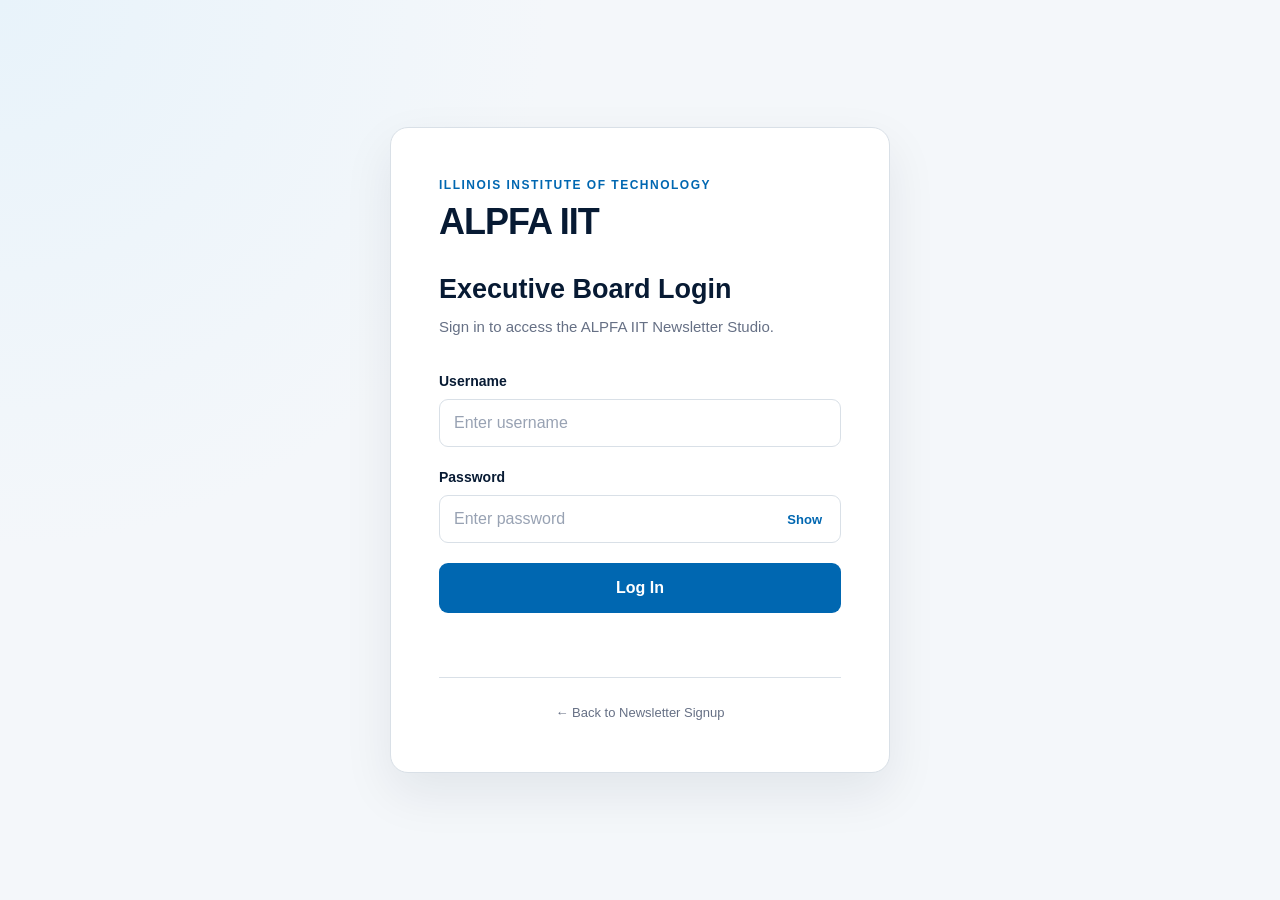
==== create-newsletter.html @ 29b38a28 "Initial commit - ALPFA IIT Newsletter Studio" ====
<!DOCTYPE html>
<html lang="en">

<head>

    <!-- =====================================================
         BASIC PAGE SETTINGS
         ===================================================== -->

    <meta charset="UTF-8">
    <meta
        name="viewport"
        content="width=device-width, initial-scale=1.0"
    >
    <title>Create Newsletter | ALPFA IIT</title>

    <!-- =====================================================
         MAIN STYLESHEET
         ===================================================== -->

    <link
        rel="stylesheet"
        href="css/style.css"
    >
</head>

<body class="dashboard-body">

    <!-- =====================================================
         AUTHENTICATION LOADING SCREEN
         =====================================================

         Just like dashboard.html, this page will not display
         the editor until Apps Script confirms that the user
         has a valid Executive Board session.
         ===================================================== -->

    <div
        id="newsletterLoading"
        class="dashboard-loading"
    >
        <div class="loading-content">
            <h1>ALPFA IIT</h1>
            <p>
                Verifying Executive Board access...
            </p>
        </div>
    </div>


    <!-- =====================================================
         NEWSLETTER APPLICATION
         ===================================================== -->

    <div
        id="newsletterApp"
        class="dashboard-app"
        hidden
    >

        <!-- =================================================
             SIDEBAR
             ================================================= -->

        <aside class="dashboard-sidebar">

            <!-- =============================================
                 BRAND
                 ============================================= -->

            <div class="sidebar-brand">
                <span class="sidebar-school">
                    ILLINOIS TECH
                </span>
                <h1>
                    ALPFA IIT
                </h1>
                <span class="sidebar-studio">
                    Newsletter Studio
                </span>
            </div>

            <!-- =============================================
                 NAVIGATION
                 ============================================= -->

            <nav class="dashboard-nav">
                <a
                    href="dashboard.html"
                    class="dashboard-nav-link"
                >
                    <span class="nav-icon">
                        ◫
                    </span>
                    Dashboard
                </a>

                <a
                    href="create-newsletter.html"
                    class="dashboard-nav-link active"
                >
                    <span class="nav-icon">
                        ✎
                    </span>
                    Create Newsletter
                </a>

                <a
                    href="#"
                    class="dashboard-nav-link"
                >
                    <span class="nav-icon">
                        ♙
                    </span>

                    Subscribers

                </a>

                <a
                    href="newsletter-history.html"
                    class="dashboard-nav-link"
                >
                    <span class="nav-icon">
                        ◷
                    </span>
                    Newsletter History
                </a>

                <a
                    href="#"
                    class="dashboard-nav-link"
                >
                    <span class="nav-icon">
                        ⚙
                    </span>
                    Settings
                </a>
            </nav>

            <!-- =============================================
                 LOG OUT
                 ============================================= -->

            <div class="sidebar-bottom">
                <button
                    type="button"
                    id="logoutButton"
                    class="logout-button"
                >
                    Log Out
                </button>
            </div>
        </aside>


        <!-- =================================================
             MAIN CONTENT
             ================================================= -->

        <main class="dashboard-main">

            <!-- =============================================
                 PAGE HEADER
                 ============================================= -->

            <header class="dashboard-header">
                <div>
                    <p class="dashboard-eyebrow">
                        NEWSLETTER STUDIO
                    </p>
                    <h2>
                        Create Newsletter
                    </h2>
                </div>

                <a
                    href="dashboard.html"
                    class="view-signup-link"
                >
                    ← Dashboard
                </a>
            </header>

            <!-- =============================================
                 NEWSLETTER EDITOR
                 ============================================= -->

            <section class="newsletter-editor-container">

                <!-- =========================================
                     EDITOR INTRODUCTION
                     ========================================= -->

                <div class="newsletter-editor-heading">
                    <div>
                        <h3>
                            New Newsletter
                        </h3>
                        <p>
                            Build an email for your ALPFA IIT
                            subscribers.
                        </p>
                    </div>

                    <!--
                        This will eventually show whether the
                        newsletter is unsaved, saved, etc.
                    -->

                    <span
                        id="draftStatus"
                        class="draft-status"
                    >
                        Unsaved
                    </span>
                </div>

                <!-- =========================================
                     NEWSLETTER FORM
                     ========================================= -->

                <form id="newsletterForm">

                    <!-- =====================================
                         EMAIL INFORMATION CARD
                         ===================================== -->

                    <section class="editor-card">
                        <div class="editor-card-heading">
                            <span class="editor-step">
                                01
                            </span>
                            <div>
                                <h4>
                                    Email Information
                                </h4>
                                <p>
                                    Information subscribers
                                    will see in their inbox.
                                </p>
                            </div>
                        </div>

                        <!-- Email Subject -->

                        <div class="form-group">
                            <label for="emailSubject">
                                Email Subject
                            </label>
                            <input
                                type="text"
                                id="emailSubject"
                                name="emailSubject"
                                placeholder="ALPFA IIT Weekly Newsletter"
                                maxlength="150"
                                required
                            >
                        </div>

                        <!-- Preview Text -->

                        <div class="form-group">
                            <label for="previewText">
                                Preview Text
                            </label>
                            <input
                                type="text"
                                id="previewText"
                                name="previewText"
                                placeholder="Events, opportunities, and updates from ALPFA IIT..."
                                maxlength="200"
                            >
                            <span class="field-help">
                                This may appear next to the
                                subject line in a subscriber's
                                inbox.
                            </span>
                        </div>
                    </section>

                    <!-- =====================================
                         NEWSLETTER INTRODUCTION CARD
                         ===================================== -->

                    <section class="editor-card">

                        <div class="editor-card-heading">

                            <span class="editor-step">
                                02
                            </span>

                            <div>

                                <h4>
                                    Newsletter Introduction
                                </h4>

                                <p>
                                    Create the opening of your
                                    newsletter.
                                </p>

                            </div>

                        </div>


                        <!-- Newsletter Title -->

                        <div class="form-group">

                            <label for="newsletterTitle">
                                Newsletter Title
                            </label>
                            <input
                                type="text"
                                id="newsletterTitle"
                                name="newsletterTitle"
                                placeholder="This Week at ALPFA IIT"
                                maxlength="150"
                                required
                            >
                        </div>

                        <!-- Opening Message -->

                        <div class="form-group">
                            <label for="openingMessage">
                                Opening Message
                            </label>
                            <textarea
                                id="openingMessage"
                                name="openingMessage"
                                rows="6"
                                placeholder="Welcome ALPFA IIT members! Here's what's happening this week..."
                                required
                            ></textarea>
                        </div>
                    </section>


                    <!-- =====================================
                         NEWSLETTER SECTIONS CARD
                         ===================================== -->

                    <section class="editor-card">
                        <div class="editor-card-heading">
                            <span class="editor-step">
                                03
                            </span>
                            <div>
                                <h4>
                                    Newsletter Sections
                                </h4>
                                <p>
                                    Add events, opportunities,
                                    announcements, and other
                                    updates.
                                </p>
                            </div>
                        </div>

                        <!--
                            JavaScript will place all newsletter
                            sections inside this container.
                        -->

                        <div id="newsletterSections">

                            <!-- =================================
                                 FIRST DEFAULT SECTION
                                 ================================= -->

                            <div
                                class="newsletter-section"
                                data-section-id="1"
                            >

                                <!-- Section Header -->

                                <div class="newsletter-section-header">

                                    <strong>
                                        Section 1
                                    </strong>

                                    <!--
                                        The first section starts
                                        without a Remove button.

                                        JavaScript will handle
                                        removing additional
                                        sections later.
                                    -->

                                </div>

                                <!-- Section Title -->

                                <div class="form-group">

                                    <label>
                                        Section Title
                                    </label>

                                    <input
                                        type="text"
                                        class="section-title-input"
                                        placeholder="Upcoming Events"
                                        maxlength="150"
                                        required
                                    >

                                </div>

                                <!-- Section Description -->

                                <div class="form-group">

                                    <label>
                                        Description
                                    </label>

                                    <textarea
                                        class="section-description-input"
                                        rows="5"
                                        placeholder="Tell subscribers about this update..."
                                        required
                                    ></textarea>
                                </div>

                                <!-- Optional Button -->

                                <div class="section-button-fields">
                                    <div class="form-group">
                                        <label>
                                            Button Text
                                            <span class="optional-label">
                                                Optional
                                            </span>
                                        </label>
                                        <input
                                            type="text"
                                            class="section-button-text-input"
                                            placeholder="Register Here"
                                            maxlength="60"
                                        >
                                    </div>

                                    <div class="form-group">
                                        <label>
                                            Button Link
                                            <span class="optional-label">
                                                Optional
                                            </span>
                                        </label>
                                        <input
                                            type="url"
                                            class="section-button-url-input"
                                            placeholder="https://..."
                                        >
                                    </div>
                                </div>
                            </div>
                        </div>

                        <!-- =================================
                             ADD SECTION BUTTON
                             ================================= -->

                        <button
                            type="button"
                            id="addSectionButton"
                            class="add-section-button"
                        >
                            + Add Another Section
                        </button>

                    </section>


                    <!-- =====================================
                         NEWSLETTER ACTION
                         ===================================== -->

                    <section class="newsletter-actions">

                        <!-- Send Test Button -->

                        <button
                        type="button"
                        id="sendTestEmailButton"
                        class="secondary-action-button"
                    >
                        Send Test Email
                    </button>

                        <!-- Save Draft -->

                        <button
                            type="button"
                            id="saveDraftButton"
                            class="secondary-action-button"
                        >
                            Save Draft
                        </button>

                        <!-- Preview -->

                        <button
                            type="button"
                            id="previewNewsletterButton"
                            class="secondary-action-button"
                        >
                            Preview Newsletter
                        </button>

                        <!-- Send -->

                        <button
                            type="button"
                            id="sendNewsletterButton"
                            class="primary-action-button"
                        >
                            Send Newsletter
                        </button>
                    </section>
            </section>

                        
                    <!-- =====================================
                         EDITOR STATUS MESSAGE
                         ===================================== -->

                    <p
                        id="newsletterMessage"
                        class="form-message newsletter-message"
                        aria-live="polite"
                    ></p>

                </form>
            </section>
        </main>
    </div>

<!-- =========================================================
     NEWSLETTER PREVIEW MODAL
     =========================================================

     Hidden until the Executive Board clicks
     "Preview Newsletter".

     JavaScript will generate the newsletter using whatever
     information is currently entered in the editor.
     ========================================================= -->

<div
    id="previewModal"
    class="preview-modal"
    hidden
>

    <!-- Dark background behind preview -->

    <div
        id="previewBackdrop"
        class="preview-backdrop"
    ></div>

    <!-- Preview Window -->

    <div class="preview-window">

        <!-- =============================================
             PREVIEW HEADER
             ============================================= -->

        <div class="preview-header">
            <div>
                <p class="preview-eyebrow">
                    EMAIL PREVIEW
                </p>
                <h3>
                    Newsletter Preview
                </h3>
            </div>

            <button
                type="button"
                id="closePreviewButton"
                class="preview-close-button"
                aria-label="Close newsletter preview"
            >
                ×
            </button>
        </div>

        <!-- =============================================
             EMAIL INFORMATION
             =============================================

             Shows what the subscriber would see in their
             inbox before opening the email.
             ============================================= -->

        <div class="preview-email-info">
            <div class="preview-email-row">
                <span>
                    Subject
                </span>
                <strong id="previewSubject">
                    —
                </strong>
            </div>

            <div class="preview-email-row">
                <span>
                    Preview
                </span>
                <strong id="previewPreheader">
                    —
                </strong>
            </div>
        </div>

        <!-- =============================================
             EMAIL CANVAS
             ============================================= -->

        <div class="preview-canvas-area">

            <!--
                newsletter.js will generate the actual email
                inside this container.
            -->

            <div
                id="emailPreview"
                class="email-preview"
            ></div>
        </div>

        <!-- =============================================
             PREVIEW FOOTER
             ============================================= -->

        <div class="preview-footer">
            <button
                type="button"
                id="closePreviewFooterButton"
                class="secondary-action-button"
            >
                Close Preview
            </button>
        </div>
    </div>
</div>

    <script src="js/newsletter.js"></script>

</body>
</html>
---- css/style.css ----
/* ============================================================
   ALPFA IIT NEWSLETTER STUDIO
   MAIN STYLESHEET
   ============================================================

   This file controls the appearance of the entire website.

   COLORS USED:
   Dark Navy:      #071A33
   ALPFA Blue:     #0067B1
   Light Blue:     #EAF4FB
   White:          #FFFFFF
   Text Gray:      #667085
   Border Gray:    #D9E0E7

   Later, if we want to change the site's overall appearance,
   this will be the main file we edit.
   ============================================================ */


/* ============================================================
   1. GLOBAL RESET
   ============================================================

   Browsers automatically add margins and padding to certain
   elements. This removes those defaults so our layout behaves
   consistently.
   ============================================================ */

* {
    margin: 0;
    padding: 0;
    box-sizing: border-box;
}


/* ============================================================
   2. COLOR VARIABLES
   ============================================================

   Instead of repeatedly typing color codes throughout the file,
   we define them once here.

   Example:

   color: var(--navy);

   If we later change --navy, every element using it changes.
   ============================================================ */

:root {

    /* Main dark background */
    --navy: #071A33;

    /* Main ALPFA-style blue */
    --blue: #0067B1;

    /* Darker blue used when hovering buttons */
    --blue-hover: #00528D;

    /* Very light blue */
    --light-blue: #EAF4FB;

    /* Main page background */
    --background: #F4F7FA;

    /* White */
    --white: #FFFFFF;

    /* Main text */
    --text: #17202A;

    /* Secondary text */
    --text-muted: #667085;

    /* Borders */
    --border: #D9E0E7;

    /* Success messages */
    --success: #15803D;

    /* Error messages */
    --error: #B42318;
}

/* ============================================================
   3. BODY
   ============================================================ */

body {

    /* Modern system font stack */
    font-family:
        -apple-system,
        BlinkMacSystemFont,
        "Segoe UI",
        Roboto,
        Helvetica,
        Arial,
        sans-serif;
    background-color: var(--background);
    color: var(--text);
    min-height: 100vh;
    line-height: 1.5;
}

/* ============================================================
   4. PUBLIC SUBSCRIPTION PAGE
   ============================================================

   Centers the subscription card on the screen.
   ============================================================ */

.subscribe-page {
    min-height: 100vh;
    display: flex;
    align-items: center;
    justify-content: center;
    padding: 40px 20px;

    /*
       Subtle background gradient.

       This keeps the page from looking like a completely
       flat gray background.
    */
    background:
        radial-gradient(
            circle at top left,
            #E8F3FA 0%,
            transparent 35%
        ),
        var(--background);
}

/* ============================================================
   5. SUBSCRIPTION CARD
   ============================================================ */

.subscribe-card {
    width: 100%;
    max-width: 560px;
    background-color: var(--white);
    border: 1px solid var(--border);
    border-radius: 18px;
    padding: 48px;
    box-shadow:
        0 20px 50px rgba(7, 26, 51, 0.08);
}

/* ============================================================
   6. ORGANIZATION HEADER
   ============================================================ */

.organization-header {
    margin-bottom: 32px;
}

/* Small IIT text above ALPFA IIT */

.organization-label {
    color: var(--blue);
    font-size: 12px;
    font-weight: 700;
    letter-spacing: 1.5px;
    margin-bottom: 8px;
}

/* ALPFA IIT main heading */

.organization-header h1 {
    color: var(--navy);
    font-size: 36px;
    line-height: 1.1;
    font-weight: 800;
    letter-spacing: -1px;
}

/* ============================================================
   7. INTRODUCTION
   ============================================================ */

.subscribe-intro {
    margin-bottom: 32px;
}

.subscribe-intro h2 {
    color: var(--navy);
    font-size: 28px;
    line-height: 1.2;
    margin-bottom: 12px;
    font-weight: 700;
}

.subscribe-intro p {
    color: var(--text-muted);
    font-size: 16px;
    line-height: 1.7;
}

/* ============================================================
   8. FORM
   ============================================================ */

#subscribeForm {
    width: 100%;
}

/* ============================================================
   9. FORM GROUPS
   ============================================================

   Each form-group contains:

   Label
   Input
   ============================================================ */

.form-group {
    margin-bottom: 20px;
}

.form-group label {
    display: block;
    color: var(--navy);
    font-size: 14px;
    font-weight: 600;
    margin-bottom: 7px;
}

/* ============================================================
   10. TEXT INPUTS
   ============================================================ */

.form-group input {
    width: 100%;
    height: 48px;
    padding: 0 14px;
    font-family: inherit;
    font-size: 16px;
    color: var(--text);
    background-color: var(--white);
    border: 1px solid var(--border);
    border-radius: 9px;
    outline: none;
    transition:
        border-color 0.2s ease,
        box-shadow 0.2s ease;
}

/* Input placeholder text */

.form-group input::placeholder {
    color: #98A2B3;
}

/* Input selected/focused */

.form-group input:focus {
    border-color: var(--blue);
    box-shadow:
        0 0 0 3px rgba(0, 103, 177, 0.12);
}

/* ============================================================
   11. PRIMARY BUTTON
   ============================================================ */

.primary-button {
    width: 100%;
    height: 50px;
    border: none;
    border-radius: 9px;
    background-color: var(--blue);
    color: var(--white);
    font-family: inherit;
    font-size: 16px;
    font-weight: 700;
    cursor: pointer;
    transition:
        background-color 0.2s ease,
        transform 0.1s ease;
}

/* Mouse hover */

.primary-button:hover {
    background-color: var(--blue-hover);
}

/* Small click animation */

.primary-button:active {
    transform: scale(0.99);
}

/* ============================================================
   12. FORM STATUS MESSAGE
   ============================================================

   Later JavaScript will put success/error messages here.
   ============================================================ */

.form-message {
    min-height: 24px;
    margin-top: 14px;
    font-size: 14px;
    text-align: center;
}

/* We will apply this class with JavaScript */

.form-message.success {
    color: var(--success);
}

/* We will apply this class with JavaScript */

.form-message.error {
    color: var(--error);
}

/* ============================================================
   13. PRIVACY MESSAGE
   ============================================================ */

.privacy-message {
    margin-top: 10px;
    color: var(--text-muted);
    font-size: 12px;
    line-height: 1.5;
    text-align: center;
}

/* ============================================================
   14. ADMIN LOGIN AREA
   ============================================================ */

.admin-link-container {
    margin-top: 32px;
    padding-top: 24px;
    border-top: 1px solid var(--border);
    text-align: center;
}

.admin-link {
    color: var(--text-muted);
    font-size: 13px;
    text-decoration: none;
    transition: color 0.2s ease;
}

.admin-link:hover {
    color: var(--blue);
    text-decoration: underline;
}

/* ============================================================
   15. MOBILE RESPONSIVE DESIGN
   ============================================================

   When the screen becomes smaller than 600px, we reduce the
   spacing and font sizes slightly.

   This makes the signup page work well on phones, which will
   be important when students scan a QR code at ALPFA events.
   ============================================================ */

@media (max-width: 600px) {

    .subscribe-page {
        align-items: flex-start;
        padding: 24px 16px;
    }

    .subscribe-card {
        padding: 32px 24px;
        border-radius: 14px;
    }

    .organization-header h1 {
        font-size: 32px;
    }

    .subscribe-intro h2 {
        font-size: 25px;
    }
}

/* ============================================================
   16. EXECUTIVE BOARD LOGIN PAGE
   ============================================================

   Everything below this section controls the appearance of
   the private Executive Board login page.
   ============================================================ */

/* ============================================================
   LOGIN PAGE BACKGROUND / POSITIONING
   ============================================================ */

.login-page {
    min-height: 100vh;
    display: flex;
    align-items: center;
    justify-content: center;
    padding: 40px 20px;

    /*
       Same general background style as the subscription page
       so both pages feel like one application.
    */
    background:
        radial-gradient(
            circle at top left,
            #E8F3FA 0%,
            transparent 35%
        ),
        var(--background);
}

/* ============================================================
   LOGIN CARD
   ============================================================ */

.login-card {
    width: 100%;
    max-width: 500px;
    background-color: var(--white);
    border: 1px solid var(--border);
    border-radius: 18px;
    padding: 48px;
    box-shadow:
        0 20px 50px rgba(7, 26, 51, 0.08);
}

/* ============================================================
   LOGIN INTRODUCTION
   ============================================================ */

.login-intro {
    margin-bottom: 32px;
}

.login-intro h2 {
    color: var(--navy);
    font-size: 27px;
    line-height: 1.2;
    font-weight: 700;
    margin-bottom: 10px;
}

.login-intro p {
    color: var(--text-muted);
    font-size: 15px;
    line-height: 1.6;
}

/* ============================================================
   PASSWORD FIELD
   ============================================================

   Allows the password field and Show button to sit together
   inside one container.
   ============================================================ */

.password-wrapper {
    position: relative;
    width: 100%;
}

/*
   Because this input is inside .password-wrapper, we style
   it separately from the normal form input.
*/

.password-wrapper input {
    width: 100%;
    height: 48px;
    padding:
        /* Top */
        0

        /* Right - leaves room for Show button */
        70px

        /* Bottom */
        0

        /* Left */
        14px;
    font-family: inherit;
    font-size: 16px;
    color: var(--text);
    background-color: var(--white);
    border: 1px solid var(--border);
    border-radius: 9px;
    outline: none;
    transition:
        border-color 0.2s ease,
        box-shadow 0.2s ease;
}

/* Password field focus */

.password-wrapper input:focus {
    border-color: var(--blue);
    box-shadow:
        0 0 0 3px rgba(0, 103, 177, 0.12);
}

/* ============================================================
   SHOW / HIDE PASSWORD BUTTON
   ============================================================ */

.password-toggle {
    position: absolute;
    top: 50%;
    right: 14px;
    transform: translateY(-50%);
    background: none;
    border: none;
    color: var(--blue);
    font-family: inherit;
    font-size: 13px;
    font-weight: 600;
    cursor: pointer;
    padding: 5px;
}

.password-toggle:hover {
    text-decoration: underline;
}

/* ============================================================
   BACK LINK
   ============================================================ */

.back-link-container {
    margin-top: 26px;
    padding-top: 22px;
    border-top: 1px solid var(--border);
    text-align: center;
}

.back-link {
    color: var(--text-muted);
    font-size: 13px;
    text-decoration: none;
    transition: color 0.2s ease;
}

.back-link:hover {
    color: var(--blue);
}

/* ============================================================
   LOGIN PAGE MOBILE DESIGN
   ============================================================ */

@media (max-width: 600px) {
    .login-page {
        align-items: flex-start;
        padding: 24px 16px;
    }

    .login-card {
        padding: 32px 24px;
        border-radius: 14px;
    }

    .login-intro h2 {
        font-size: 24px;
    }
}

/* ============================================================
   17. NEWSLETTER STUDIO DASHBOARD
   ============================================================

   This section controls the Executive Board admin dashboard.

   Main layout:
   - Fixed navigation sidebar on the left
   - Main workspace on the right
   - Responsive layout for smaller screens
   ============================================================ */


/* ============================================================
   DASHBOARD BODY
   ============================================================ */

.dashboard-body {
    margin: 0;
    background-color: var(--background);
    color: var(--text);
    min-height: 100vh;
}

/* ============================================================
   SESSION VERIFICATION / LOADING SCREEN
   ============================================================ */

.dashboard-loading {
    min-height: 100vh;
    display: flex;
    align-items: center;
    justify-content: center;
    padding: 30px;
    text-align: center;
    background:
        radial-gradient(
            circle at top left,
            #E8F3FA 0%,
            transparent 35%
        ),
        var(--background);
}

.loading-content h1 {
    color: var(--navy);
    font-size: 32px;
    margin-bottom: 10px;
}

.loading-content p {
    color: var(--text-muted);
    font-size: 15px;
}

/* ============================================================
   MAIN DASHBOARD APPLICATION
   ============================================================ */

.dashboard-app {
    min-height: 100vh;
    display: flex;
}

/*
   IMPORTANT:

   The HTML "hidden" attribute is used while authentication
   is being checked.

   This rule makes sure hidden dashboard content really stays
   hidden until JavaScript approves the session.
*/

.dashboard-app[hidden] {
    display: none;
}

/* ============================================================
   SIDEBAR
   ============================================================ */

.dashboard-sidebar {
    width: 260px;
    min-height: 100vh;
    position: fixed;
    top: 0;
    left: 0;
    display: flex;
    flex-direction: column;
    background-color: var(--navy);
    padding: 32px 20px;
    color: var(--white);
}

/* ============================================================
   SIDEBAR BRAND
   ============================================================ */

.sidebar-brand {
    padding: 0 12px 30px;
    border-bottom:
        1px solid rgba(255, 255, 255, 0.12);
}

.sidebar-school {
    display: block;
    margin-bottom: 6px;
    font-size: 10px;
    font-weight: 700;
    letter-spacing: 1.5px;
    color: rgba(255, 255, 255, 0.55);
}

.sidebar-brand h1 {
    font-size: 25px;
    line-height: 1.1;
    margin-bottom: 5px;
    color: var(--white);
}

.sidebar-studio {
    font-size: 12px;
    color: rgba(255, 255, 255, 0.65);
}

/* ============================================================
   SIDEBAR NAVIGATION
   ============================================================ */

.dashboard-nav {
    display: flex;
    flex-direction: column;
    gap: 7px;
    margin-top: 30px;
}

.dashboard-nav-link {
    display: flex;
    align-items: center;
    gap: 12px;
    min-height: 46px;
    padding: 0 14px;
    border-radius: 9px;
    color: rgba(255, 255, 255, 0.72);
    text-decoration: none;
    font-size: 14px;
    font-weight: 500;
    transition:
        background-color 0.2s ease,
        color 0.2s ease;
}

.dashboard-nav-link:hover {
    background-color:
        rgba(255, 255, 255, 0.08);
    color: var(--white);
}

/* Currently selected dashboard page */

.dashboard-nav-link.active {
    background-color: var(--blue);
    color: var(--white);
}

/* Small navigation symbol */

.nav-icon {
    width: 20px;
    display: inline-flex;
    justify-content: center;
    font-size: 17px;
}

/* ============================================================
   SIDEBAR BOTTOM / LOGOUT
   ============================================================ */

.sidebar-bottom {
    margin-top: auto;
    padding-top: 25px;
}

.logout-button {
    width: 100%;
    min-height: 44px;
    background-color:
        rgba(255, 255, 255, 0.07);
    border:
        1px solid rgba(255, 255, 255, 0.12);
    border-radius: 9px;
    color: rgba(255, 255, 255, 0.78);
    font-family: inherit;
    font-size: 14px;
    cursor: pointer;
    transition:
        background-color 0.2s ease,
        color 0.2s ease;
}

.logout-button:hover {
    background-color:
        rgba(255, 255, 255, 0.13);
    color: var(--white);
}

/* ============================================================
   MAIN DASHBOARD AREA
   ============================================================ */

.dashboard-main {
    width: calc(100% - 260px);
    min-height: 100vh;
    margin-left: 260px;
}

/* ============================================================
   DASHBOARD TOP HEADER
   ============================================================ */

.dashboard-header {
    min-height: 100px;
    display: flex;
    align-items: center;
    justify-content: space-between;
    gap: 20px;
    padding: 24px 40px;
    background-color: var(--white);
    border-bottom: 1px solid var(--border);
}

.dashboard-eyebrow {
    color: var(--blue);
    font-size: 10px;
    font-weight: 800;
    letter-spacing: 1.4px;
    margin-bottom: 4px;
}

.dashboard-header h2 {
    color: var(--navy);
    font-size: 27px;
}

/* ============================================================
   VIEW SIGNUP PAGE LINK
   ============================================================ */

.view-signup-link {
    display: inline-flex;
    align-items: center;
    min-height: 40px;
    padding: 0 15px;
    border: 1px solid var(--border);
    border-radius: 8px;
    background-color: var(--white);
    color: var(--text);
    text-decoration: none;
    font-size: 13px;
    font-weight: 600;
    transition:
        border-color 0.2s ease,
        color 0.2s ease,
        background-color 0.2s ease;
}

.view-signup-link:hover {
    color: var(--blue);
    border-color: var(--blue);
    background-color: var(--light-blue);
}

/* ============================================================
   DASHBOARD CONTENT CONTAINER
   ============================================================ */

.dashboard-content {
    width: 100%;
    max-width: 1400px;
    margin: 0 auto;
    padding: 40px;
}

/* ============================================================
   WELCOME AREA
   ============================================================ */

.dashboard-welcome {
    display: flex;
    align-items: center;
    justify-content: space-between;
    gap: 30px;
    margin-bottom: 32px;
}

.dashboard-welcome h3 {
    color: var(--navy);
    font-size: 25px;
    margin-bottom: 7px;
}

.dashboard-welcome p {
    color: var(--text-muted);
    font-size: 14px;
    line-height: 1.6;
}

/*
   Our normal .primary-button is full width on the signup
   forms. We override that behavior for this dashboard button.
*/

.dashboard-create-button {
    width: auto;
    flex-shrink: 0;
    padding-left: 20px;
    padding-right: 20px;
}

/* ============================================================
   STATISTIC CARDS
   ============================================================ */

.dashboard-stats {
    display: grid;
    grid-template-columns:
        repeat(3, minmax(0, 1fr));
    gap: 20px;
    margin-bottom: 30px;
}

.stat-card {
    display: flex;
    flex-direction: column;
    min-height: 170px;
    padding: 24px;
    background-color: var(--white);
    border: 1px solid var(--border);
    border-radius: 13px;
    box-shadow:
        0 5px 20px rgba(7, 26, 51, 0.035);
}

.stat-label {
    color: var(--text-muted);
    font-size: 12px;
    font-weight: 600;
    margin-bottom: 18px;
}

.stat-number {
    color: var(--navy);
    font-size: 36px;
    line-height: 1;
    margin-bottom: 12px;
}

.stat-number.stat-text {
    font-size: 20px;
    line-height: 1.25;
}

.stat-description {
    margin-top: auto;
    color: var(--text-muted);
    font-size: 12px;
}

/* ============================================================
   GENERAL DASHBOARD SECTION
   ============================================================ */

.dashboard-section {
    margin-top: 24px;
    padding: 26px;
    background-color: var(--white);
    border: 1px solid var(--border);
    border-radius: 13px;
    box-shadow:
        0 5px 20px rgba(7, 26, 51, 0.035);
}

.section-heading {
    display: flex;
    align-items: center;
    justify-content: space-between;
    margin-bottom: 22px;
}

.section-heading h3 {
    color: var(--navy);
    font-size: 18px;
    margin-bottom: 5px;
}

.section-heading p {
    color: var(--text-muted);
    font-size: 13px;
}

/* ============================================================
   QUICK ACTIONS
   ============================================================ */

.quick-actions {
    display: grid;
    grid-template-columns:
        repeat(3, minmax(0, 1fr));
    gap: 14px;
}

.quick-action-card {
    min-height: 110px;
    display: flex;
    align-items: center;
    gap: 15px;
    padding: 18px;
    text-align: left;
    background-color: var(--white);
    border: 1px solid var(--border);
    border-radius: 10px;
    cursor: pointer;
    font-family: inherit;
    transition:
        transform 0.2s ease,
        border-color 0.2s ease,
        box-shadow 0.2s ease;
}

.quick-action-card:hover {
    transform: translateY(-2px);
    border-color: var(--blue);
    box-shadow:
        0 8px 20px rgba(7, 26, 51, 0.07);
}

.quick-action-icon {
    width: 44px;
    height: 44px;
    flex-shrink: 0;
    display: flex;
    align-items: center;
    justify-content: center;
    border-radius: 9px;
    background-color: var(--light-blue);
    color: var(--blue);
    font-size: 20px;
}

.quick-action-content {
    display: flex;
    flex-direction: column;
    gap: 5px;
}

.quick-action-content strong {
    color: var(--navy);
    font-size: 14px;
}

.quick-action-content > span {
    color: var(--text-muted);
    font-size: 12px;
    line-height: 1.45;
}

/* ============================================================
   EMPTY NEWSLETTER STATE
   ============================================================ */

.empty-state {
    min-height: 210px;
    display: flex;
    flex-direction: column;
    align-items: center;
    justify-content: center;
    text-align: center;
    padding: 30px;
    border: 1px dashed var(--border);
    border-radius: 10px;
    background-color: #FAFBFC;
}

.empty-state-icon {
    width: 48px;
    height: 48px;
    display: flex;
    align-items: center;
    justify-content: center;
    margin-bottom: 13px;
    border-radius: 50%;
    background-color: var(--light-blue);
    color: var(--blue);
    font-size: 20px;
}

.empty-state h4 {
    color: var(--navy);
    font-size: 15px;
    margin-bottom: 6px;
}

.empty-state p {
    max-width: 400px;
    color: var(--text-muted);
    font-size: 13px;
    line-height: 1.5;
}

/* ============================================================
   DASHBOARD TABLET DESIGN
   ============================================================ */

@media (max-width: 1000px) {

    .dashboard-sidebar {
        width: 220px;
    }

    .dashboard-main {
        width: calc(100% - 220px);
        margin-left: 220px;
    }

    .dashboard-content {
        padding: 30px;
    }

    .dashboard-header {
        padding-left: 30px;
        padding-right: 30px;
    }

    .dashboard-stats {
        grid-template-columns:
            repeat(2, minmax(0, 1fr));
    }

    .quick-actions {
        grid-template-columns: 1fr;
    }
}

/* ============================================================
   DASHBOARD MOBILE DESIGN
   ============================================================ */

@media (max-width: 700px) {

    /*
       We'll eventually turn the sidebar into a mobile menu.

       For now it becomes a normal top section so the dashboard
       remains usable on smaller screens.
    */

    .dashboard-app {
        flex-direction: column;
    }

    .dashboard-sidebar {
        width: 100%;
        min-height: auto;
        position: relative;
        padding: 22px 18px;
    }

    .sidebar-brand {
        padding-bottom: 18px;
    }

    .dashboard-nav {
        margin-top: 18px;
    }

    .sidebar-bottom {
        margin-top: 18px;
    }

    .dashboard-main {
        width: 100%;
        margin-left: 0;
    }

    .dashboard-header {
        min-height: auto;
        padding: 20px;
        flex-direction: column;
        align-items: flex-start;
    }

    .dashboard-content {
        padding: 24px 18px;
    }

    .dashboard-welcome {
        flex-direction: column;
        align-items: flex-start;
    }

    .dashboard-create-button {
        width: 100%;
    }

    .dashboard-stats {
        grid-template-columns: 1fr;
    }

    .quick-actions {
        grid-template-columns: 1fr;
    }
}

/* ============================================================
   18. NEWSLETTER BUILDER
   ============================================================

   Styles for create-newsletter.html.

   The builder uses the same dashboard/sidebar layout while
   giving the editor its own workspace and cards.
   ============================================================ */


/* ============================================================
   EDITOR CONTAINER
   ============================================================ */

.newsletter-editor-container {
    width: 100%;
    max-width: 1050px;
    margin: 0 auto;
    padding: 40px;
}

/* ============================================================
   EDITOR PAGE HEADING
   ============================================================ */

.newsletter-editor-heading {
    display: flex;
    align-items: center;
    justify-content: space-between;
    gap: 20px;
    margin-bottom: 28px;
}

.newsletter-editor-heading h3 {
    color: var(--navy);
    font-size: 25px;
    margin-bottom: 6px;
}

.newsletter-editor-heading p {
    color: var(--text-muted);
    font-size: 14px;
}

/* ============================================================
   DRAFT STATUS
   ============================================================ */

.draft-status {
    display: inline-flex;
    align-items: center;
    justify-content: center;
    min-height: 30px;
    padding: 0 12px;
    border-radius: 20px;
    background-color: #EEF1F4;
    color: var(--text-muted);
    font-size: 12px;
    font-weight: 600;
}

/* Later JavaScript can use these states */

.draft-status.saved {
    background-color: #EAF7EE;
    color: var(--success);
}

.draft-status.unsaved {
    background-color: #FFF4E5;
    color: #9A6700;
}

/* ============================================================
   EDITOR CARDS
   ============================================================ */

.editor-card {
    margin-bottom: 22px;
    padding: 30px;
    background-color: var(--white);
    border: 1px solid var(--border);
    border-radius: 14px;
    box-shadow:
        0 5px 20px rgba(7, 26, 51, 0.035);
}

/* ============================================================
   EDITOR CARD HEADINGS
   ============================================================ */

.editor-card-heading {
    display: flex;
    align-items: flex-start;
    gap: 15px;
    margin-bottom: 28px;
    padding-bottom: 20px;
    border-bottom: 1px solid var(--border);
}

.editor-step {
    width: 38px;
    height: 38px;
    flex-shrink: 0;
    display: flex;
    align-items: center;
    justify-content: center;
    border-radius: 9px;
    background-color: var(--light-blue);
    color: var(--blue);
    font-size: 12px;
    font-weight: 800;
}

.editor-card-heading h4 {
    color: var(--navy);
    font-size: 17px;
    margin-bottom: 5px;
}

.editor-card-heading p {
    color: var(--text-muted);
    font-size: 13px;
    line-height: 1.5;
}

/* ============================================================
   EDITOR FORM SPACING
   ============================================================ */

.editor-card .form-group {
    margin-bottom: 22px;
}

.editor-card .form-group:last-child {
    margin-bottom: 0;
}

/* ============================================================
   TEXTAREA
   ============================================================ */

.editor-card textarea {
    width: 100%;
    min-height: 120px;
    padding: 13px 14px;
    resize: vertical;
    font-family: inherit;
    font-size: 15px;
    line-height: 1.55;
    color: var(--text);
    background-color: var(--white);
    border: 1px solid var(--border);
    border-radius: 9px;
    outline: none;
    transition:
        border-color 0.2s ease,
        box-shadow 0.2s ease;
}

.editor-card textarea:focus {
    border-color: var(--blue);
    box-shadow:
        0 0 0 3px rgba(0, 103, 177, 0.12);
}

/* ============================================================
   FIELD HELP TEXT
   ============================================================ */

.field-help {
    display: block;
    margin-top: 7px;
    color: var(--text-muted);
    font-size: 11px;
    line-height: 1.4;
}

.optional-label {
    margin-left: 5px;
    color: var(--text-muted);
    font-size: 10px;
    font-weight: 400;
}

/* ============================================================
   INDIVIDUAL NEWSLETTER SECTION
   ============================================================ */

.newsletter-section {
    margin-bottom: 18px;
    padding: 24px;
    border: 1px solid var(--border);
    border-radius: 11px;
    background-color: #FAFBFC;
}

/* ============================================================
   NEWSLETTER SECTION HEADER
   ============================================================ */

.newsletter-section-header {
    display: flex;
    align-items: center;
    justify-content: space-between;
    gap: 15px;
    margin-bottom: 22px;
}

.newsletter-section-header strong {
    color: var(--navy);
    font-size: 14px;
}

/* ============================================================
   SECTION BUTTON FIELDS
   ============================================================

   Button Text and Button Link sit next to each other on
   desktop and stack on smaller screens.
   ============================================================ */

.section-button-fields {
    display: grid;
    grid-template-columns:
        repeat(2, minmax(0, 1fr));
    gap: 16px;
}

/* ============================================================
   REMOVE SECTION BUTTON
   ============================================================ */

.remove-section-button {
    background: none;
    border: none;
    color: var(--error);
    font-family: inherit;
    font-size: 12px;
    font-weight: 600;
    cursor: pointer;
    padding: 5px;
}

.remove-section-button:hover {
    text-decoration: underline;
}

/* ============================================================
   ADD SECTION BUTTON
   ============================================================ */

.add-section-button {
    width: 100%;
    min-height: 48px;
    margin-top: 4px;
    border: 1px dashed var(--blue);
    border-radius: 9px;
    background-color: var(--light-blue);
    color: var(--blue);
    font-family: inherit;
    font-size: 13px;
    font-weight: 700;
    cursor: pointer;
    transition:
        background-color 0.2s ease,
        border-color 0.2s ease;
}

.add-section-button:hover {
    background-color: #DCEEF9;
    border-color: var(--blue-hover);
}

/* ============================================================
   NEWSLETTER ACTION BAR
   ============================================================ */

.newsletter-actions {
    position: sticky;
    bottom: 18px;
    z-index: 20;
    display: flex;
    justify-content: flex-end;
    gap: 10px;
    margin-top: 26px;
    padding: 16px;
    background-color:
        rgba(255, 255, 255, 0.96);
    border: 1px solid var(--border);
    border-radius: 12px;
    box-shadow:
        0 10px 30px rgba(7, 26, 51, 0.10);
    backdrop-filter: blur(8px);
}

/* ============================================================
   SECONDARY EDITOR BUTTONS
   ============================================================ */

.secondary-action-button {
    min-height: 44px;
    padding: 0 18px;
    border: 1px solid var(--border);
    border-radius: 8px;
    background-color: var(--white);
    color: var(--navy);
    font-family: inherit;
    font-size: 13px;
    font-weight: 600;
    cursor: pointer;
    transition:
        border-color 0.2s ease,
        background-color 0.2s ease,
        color 0.2s ease;
    }

.secondary-action-button:hover {
    border-color: var(--blue);
    background-color: var(--light-blue);
    color: var(--blue);
}

/* ============================================================
   PRIMARY SEND BUTTON
   ============================================================ */

.primary-action-button {
    min-height: 44px;
    padding: 0 21px;
    border: none;
    border-radius: 8px;
    background-color: var(--blue);
    color: var(--white);
    font-family: inherit;
    font-size: 13px;
    font-weight: 700;
    cursor: pointer;
    transition:
        background-color 0.2s ease,
        transform 0.2s ease;
}

.primary-action-button:hover {
    background-color: var(--blue-hover);
    transform: translateY(-1px);
}

/* ============================================================
   NEWSLETTER STATUS MESSAGE
   ============================================================ */

.newsletter-message {
    margin-top: 15px;
    text-align: right;
}

/* ============================================================
   NEWSLETTER BUILDER TABLET
   ============================================================ */

@media (max-width: 1000px) {
    .newsletter-editor-container {
        padding: 30px;
    }
}

/* ============================================================
   NEWSLETTER BUILDER MOBILE
   ============================================================ */

@media (max-width: 700px) {
    .newsletter-editor-container {
        padding: 24px 18px;
    }

    .newsletter-editor-heading {
        align-items: flex-start;
        flex-direction: column;
    }

    .editor-card {
        padding: 22px 18px;
    }

    .section-button-fields {
        grid-template-columns: 1fr;
    }

    .newsletter-actions {
        position: static;
        flex-direction: column;
    }

    .secondary-action-button,
    .primary-action-button {
        width: 100%;
    }
}

/* ============================================================
   DASHBOARD BUTTON LINKS
   ============================================================

   Allows normal links to visually behave like dashboard
   buttons.
   ============================================================ */

.dashboard-button-link {
    display: inline-flex;
    align-items: center;
    justify-content: center;
    text-decoration: none;
}

/* ============================================================
   19. NEWSLETTER PREVIEW MODAL
   ============================================================

   Displays a realistic preview of the email before it is
   saved or sent.
   ============================================================ */


/* ============================================================
   PREVIEW MODAL
   ============================================================ */

.preview-modal {
    position: fixed;
    inset: 0;
    z-index: 1000;
    display: flex;
    align-items: center;
    justify-content: center;
    padding: 30px;
}

/*
   IMPORTANT:
   Make sure the HTML hidden attribute actually hides the modal.
*/

.preview-modal[hidden] {
    display: none;
}

/* ============================================================
   DARK BACKDROP
   ============================================================ */

.preview-backdrop {
    position: absolute;
    inset: 0;
    background-color:
        rgba(7, 26, 51, 0.68);
    backdrop-filter: blur(4px);
}

/* ============================================================
   PREVIEW WINDOW
   ============================================================ */

.preview-window {
    position: relative;
    z-index: 1;
    width: 100%;
    max-width: 1050px;
    max-height: calc(100vh - 60px);
    display: flex;
    flex-direction: column;
    overflow: hidden;
    background-color: var(--white);
    border-radius: 16px;
    box-shadow:
        0 25px 70px rgba(0, 0, 0, 0.25);
}

/* ============================================================
   PREVIEW HEADER
   ============================================================ */

.preview-header {
    display: flex;
    align-items: center;
    justify-content: space-between;
    gap: 20px;
    padding: 22px 26px;
    border-bottom: 1px solid var(--border);
    background-color: var(--white);
}

.preview-eyebrow {
    color: var(--blue);
    font-size: 10px;
    font-weight: 800;
    letter-spacing: 1.4px;
    margin-bottom: 4px;
}

.preview-header h3 {
    color: var(--navy);
    font-size: 20px;
}

/* ============================================================
   CLOSE BUTTON
   ============================================================ */

.preview-close-button {
    width: 38px;
    height: 38px;
    display: flex;
    align-items: center;
    justify-content: center;
    flex-shrink: 0;
    border: 1px solid var(--border);
    border-radius: 8px;
    background-color: var(--white);
    color: var(--text-muted);
    font-family: inherit;
    font-size: 24px;
    line-height: 1;
    cursor: pointer;
    transition:
        background-color 0.2s ease,
        color 0.2s ease;
}

.preview-close-button:hover {
    background-color: var(--background);
    color: var(--navy);
}

/* ============================================================
   EMAIL INFORMATION
   ============================================================ */

.preview-email-info {
    padding: 14px 26px;
    background-color: #FAFBFC;
    border-bottom: 1px solid var(--border);
}

.preview-email-row {
    display: grid;
    grid-template-columns: 75px 1fr;
    gap: 12px;
    padding: 5px 0;
    font-size: 12px;
}

.preview-email-row > span {
    color: var(--text-muted);
    font-weight: 600;
}

.preview-email-row strong {
    color: var(--navy);
    font-weight: 600;
    overflow-wrap: anywhere;
}

/* ============================================================
   PREVIEW CANVAS AREA
   ============================================================

   Gray area represents an email client's background.

   The actual newsletter sits in the center.
   ============================================================ */

.preview-canvas-area {
    flex: 1;
    overflow-y: auto;
    padding: 40px 25px;
    background-color: #EEF1F4;
}

/* ============================================================
   ACTUAL EMAIL PREVIEW
   ============================================================ */

.email-preview {
    width: 100%;
    max-width: 650px;
    min-height: 500px;
    margin: 0 auto;
    background-color: #FFFFFF;
    box-shadow:
        0 8px 30px rgba(7, 26, 51, 0.10);
}

/* ============================================================
   EMAIL — HEADER
   ============================================================ */

.email-template-header {
    padding: 36px 35px;
    text-align: center;
    background-color: var(--navy);
    color: #FFFFFF;
}

.email-template-school {
    display: block;
    margin-bottom: 8px;
    font-size: 10px;
    font-weight: 700;
    letter-spacing: 1.7px;
    color: rgba(255, 255, 255, 0.65);
}

.email-template-header h1 {
    margin: 0;
    color: #FFFFFF;
    font-size: 29px;
    letter-spacing: -0.5px;
}

/* Small blue accent under ALPFA IIT */

.email-template-accent {
    width: 42px;
    height: 3px;
    margin: 16px auto 0;
    border-radius: 10px;
    background-color: #2A9DDB;
}

/* ============================================================
   EMAIL — MAIN CONTENT
   ============================================================ */

.email-template-body {
    padding: 42px 42px 36px;
}

.email-template-title {
    margin-bottom: 16px;
    color: var(--navy);
    font-size: 27px;
    line-height: 1.2;
}

.email-template-opening {
    color: #475467;
    font-size: 15px;
    line-height: 1.75;
    white-space: pre-wrap;
}

/* ============================================================
   EMAIL — CONTENT SECTIONS
   ============================================================ */

.email-template-section {
    margin-top: 34px;
    padding-top: 30px;
    border-top: 1px solid #E4E7EC;
}

.email-template-section h2 {
    margin-bottom: 12px;
    color: var(--navy);
    font-size: 19px;
    line-height: 1.3;
}

.email-template-section p {
    color: #475467;
    font-size: 14px;
    line-height: 1.75;
    white-space: pre-wrap;
}

/* ============================================================
   EMAIL — CALL TO ACTION BUTTON
   ============================================================ */

.email-template-button {
    display: inline-block;
    margin-top: 18px;
    padding: 12px 18px;
    border-radius: 6px;
    background-color: var(--blue);
    color: #FFFFFF;
    text-decoration: none;
    font-size: 13px;
    font-weight: 700;
}

/* ============================================================
   EMAIL — FOOTER
   ============================================================ */

.email-template-footer {
    padding: 30px 35px;
    text-align: center;
    background-color: #F5F7F9;
    border-top: 1px solid #E4E7EC;
}

.email-template-footer strong {
    display: block;
    margin-bottom: 5px;
    color: var(--navy);
    font-size: 14px;
}

.email-template-footer p {
    margin-bottom: 14px;
    color: #667085;
    font-size: 11px;
    line-height: 1.5;
}

.email-template-footer-links {
    font-size: 11px;
}

.email-template-footer-links a {
    color: var(--blue);
    text-decoration: none;
}

.email-template-footer-divider {
    margin: 0 7px;
    color: #98A2B3;
}

/* ============================================================
   PREVIEW FOOTER
   ============================================================ */

.preview-footer {
    display: flex;
    justify-content: flex-end;
    padding: 16px 26px;
    background-color: var(--white);
    border-top: 1px solid var(--border);
}

/* ============================================================
   PREVENT BACKGROUND SCROLL WHILE PREVIEW IS OPEN
   ============================================================ */

body.preview-open {
    overflow: hidden;
}

/* ============================================================
   PREVIEW MOBILE DESIGN
   ============================================================ */

@media (max-width: 700px) {

    .preview-modal {
        padding: 0;
    }

    .preview-window {
        max-height: 100vh;
        height: 100vh;
        border-radius: 0;
    }

    .preview-header {
        padding: 18px;
    }

    .preview-email-info {
        padding-left: 18px;
        padding-right: 18px;
    }

    .preview-email-row {
        grid-template-columns: 60px 1fr;
    }

    .preview-canvas-area {
        padding: 20px 10px;
    }

    .email-template-header {
        padding:
            30px 20px;
    }

    .email-template-body {
        padding:
            30px 22px;
    }

    .email-template-title {
        font-size: 23px;
    }

    .email-template-footer {
        padding:
            26px 20px;
    }

    .preview-footer {
        padding: 14px 18px;
    }
}

/* ============================================================
   20. NEWSLETTER HISTORY
   ============================================================

   Styles for newsletter-history.html.

   This page displays:
   - Draft newsletters
   - Sent newsletters
   - Status information
   - Dates
   - Recipient counts
   - Newsletter actions
   ============================================================ */


/* ============================================================
   HISTORY CONTENT CONTAINER
   ============================================================ */

.history-content {
    width: 100%;
    max-width: 1400px;
    margin: 0 auto;
    padding: 40px;
}

/* ============================================================
   HISTORY PAGE HEADING
   ============================================================ */

.history-heading {
    display: flex;
    align-items: center;
    justify-content: space-between;
    gap: 20px;
    margin-bottom: 24px;
}

.history-heading h3 {
    color: var(--navy);
    font-size: 25px;
    margin-bottom: 6px;
}

.history-heading p {
    color: var(--text-muted);
    font-size: 14px;
}

/* ============================================================
   NEWSLETTER COUNT
   ============================================================ */

.history-count {
    display: inline-flex;
    align-items: center;
    justify-content: center;
    min-height: 32px;
    padding: 0 13px;
    border-radius: 20px;
    background-color: var(--light-blue);
    color: var(--blue);
    font-size: 12px;
    font-weight: 700;
}

/* ============================================================
   HISTORY FILTERS
   ============================================================ */

.history-filters {
    display: flex;
    align-items: center;
    gap: 8px;
    margin-bottom: 18px;
}

.history-filter {
    min-height: 38px;
    padding: 0 16px;
    border: 1px solid var(--border);
    border-radius: 8px;
    background-color: var(--white);
    color: var(--text-muted);
    font-family: inherit;
    font-size: 12px;
    font-weight: 600;
    cursor: pointer;
    transition:
        background-color 0.2s ease,
        border-color 0.2s ease,
        color 0.2s ease;
}

.history-filter:hover {
    border-color: var(--blue);
    color: var(--blue);
}

.history-filter.active {
    border-color: var(--blue);
    background-color: var(--blue);
    color: var(--white);
}

/* ============================================================
   HISTORY CARD
   ============================================================ */

.history-card {
    overflow: hidden;
    background-color: var(--white);
    border: 1px solid var(--border);
    border-radius: 13px;
    box-shadow:
        0 5px 20px rgba(7, 26, 51, 0.035);
}

/* ============================================================
   LOADING / EMPTY STATES
   ============================================================ */

.history-state {
    min-height: 300px;
    display: flex;
    flex-direction: column;
    align-items: center;
    justify-content: center;
    gap: 12px;
    padding: 40px;
    text-align: center;
    color: var(--text-muted);
}

.history-state[hidden] {
    display: none;
}

.history-state h4 {
    color: var(--navy);
    font-size: 17px;
}

.history-state p {
    max-width: 400px;
    font-size: 13px;
    line-height: 1.6;
}

.history-state .primary-button {
    width: auto;
    margin-top: 5px;
    padding-left: 18px;
    padding-right: 18px;
}

/* ============================================================
   TABLE CONTAINER
   ============================================================ */

.history-table-container {
    width: 100%;
    overflow-x: auto;
}

.history-table-container[hidden] {
    display: none;
}

/* ============================================================
   HISTORY TABLE
   ============================================================ */

.history-table {
    width: 100%;
    border-collapse: collapse;
    min-width: 850px;
}

.history-table th {
    padding: 15px 18px;
    text-align: left;
    background-color: #FAFBFC;
    border-bottom: 1px solid var(--border);
    color: var(--text-muted);
    font-size: 10px;
    font-weight: 800;
    letter-spacing: 0.7px;
    text-transform: uppercase;
}

.history-table td {
    padding: 18px;
    border-bottom: 1px solid var(--border);
    color: var(--text);
    font-size: 13px;
    vertical-align: middle;
}

.history-table tbody tr:last-child td {
    border-bottom: none;
}

.history-table tbody tr {
    transition:
        background-color 0.2s ease;
}

.history-table tbody tr:hover {
    background-color: #FAFBFC;
}

/* ============================================================
   NEWSLETTER NAME / SUBJECT
   ============================================================ */

.history-newsletter-info {
    min-width: 230px;
}

.history-newsletter-info strong {
    display: block;
    margin-bottom: 5px;
    color: var(--navy);
    font-size: 14px;
}

.history-newsletter-info span {
    display: block;
    max-width: 320px;
    overflow: hidden;
    color: var(--text-muted);
    font-size: 11px;
    text-overflow: ellipsis;
    white-space: nowrap;
}

/* ============================================================
   STATUS BADGES
   ============================================================ */

.history-status {
    display: inline-flex;
    align-items: center;
    justify-content: center;
    min-height: 27px;
    padding: 0 10px;
    border-radius: 20px;
    font-size: 10px;
    font-weight: 800;
    letter-spacing: 0.4px;
    text-transform: uppercase;
}

/* Draft */

.history-status.draft {

    background-color: #FFF4E5;
    color: #9A6700;
}

/* Sent */

.history-status.sent {
    background-color: #EAF7EE;
    color: var(--success);
}

/* ============================================================
   HISTORY ACTION BUTTON
   ============================================================ */

.history-action-button {
    display: inline-flex;
    align-items: center;
    justify-content: center;
    min-height: 34px;
    padding: 0 13px;
    border: 1px solid var(--border);
    border-radius: 7px;
    background-color: var(--white);
    color: var(--navy);
    font-family: inherit;
    font-size: 11px;
    font-weight: 700;
    text-decoration: none;
    cursor: pointer;
    transition:
        border-color 0.2s ease,
        background-color 0.2s ease,
        color 0.2s ease;
}

.history-action-button:hover {
    border-color: var(--blue);
    background-color: var(--light-blue);
    color: var(--blue);
}

/* ============================================================
   HISTORY MESSAGE
   ============================================================ */

.history-message {
    margin-top: 15px;
    text-align: right;
}

/* ============================================================
   HISTORY TABLE MUTED DATA
   ============================================================ */

.history-muted {
    color: var(--text-muted);
}

/* ============================================================
   HISTORY TABLET DESIGN
   ============================================================ */

@media (max-width: 1000px) {

    .history-content {
        padding: 30px;
    }
}

/* ============================================================
   HISTORY MOBILE DESIGN
   ============================================================ */

@media (max-width: 700px) {

    .history-content {
        padding: 24px 18px;
    }

    .history-heading {
        flex-direction: column;
        align-items: flex-start;
    }

    .history-filters {
        width: 100%;
    }

    .history-filter {
        flex: 1;
    }
}

/* ============================================================
   HIDDEN LOADING SCREENS
   ============================================================ */

/*
   Ensures loading screens actually disappear when JavaScript
   applies the HTML "hidden" attribute.
*/

.dashboard-loading[hidden] {
    display: none;
}
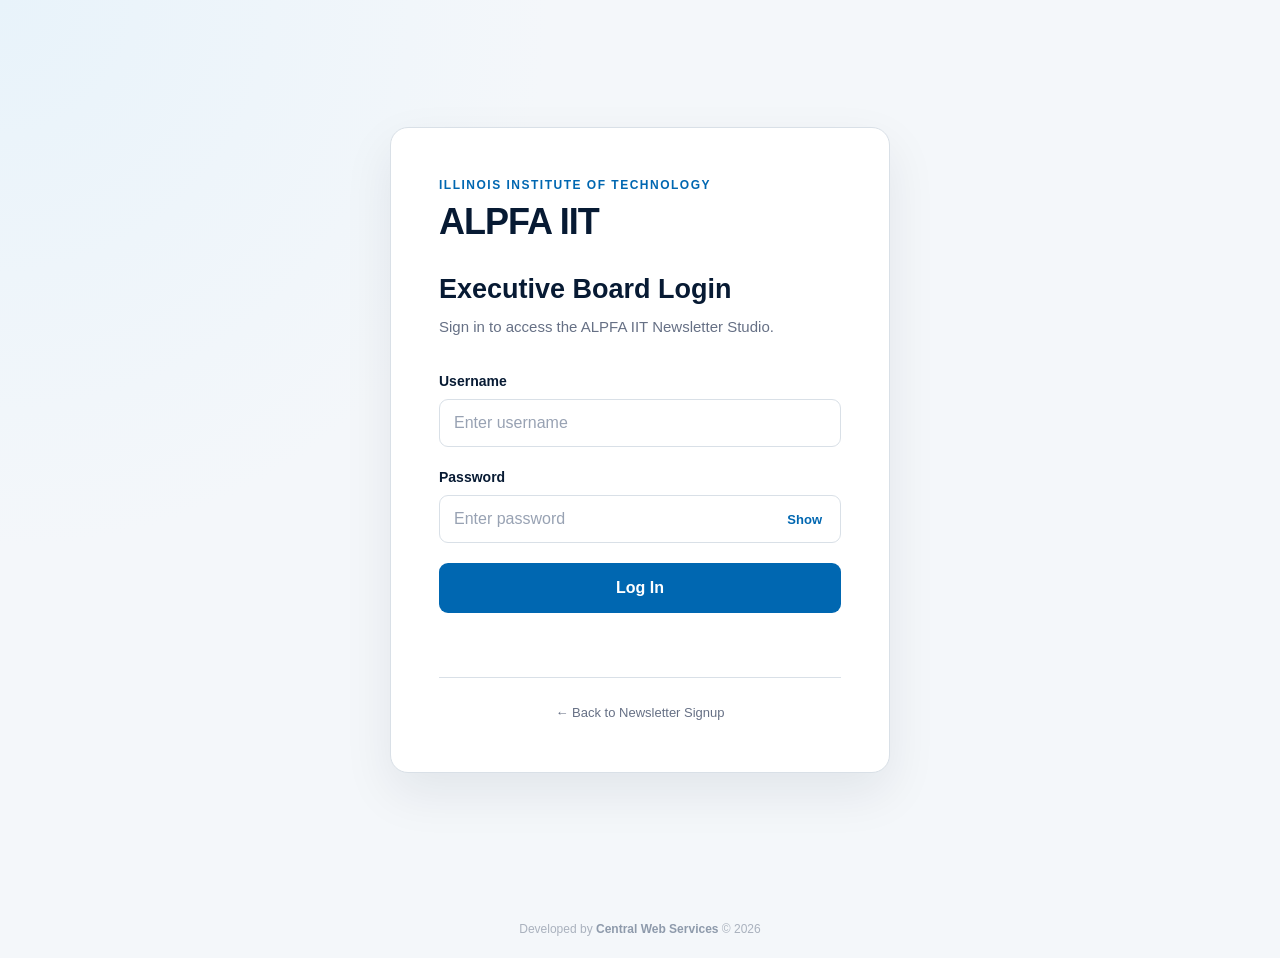
==== commit 091bbc85: "adding watermark" ====
--- a/create-newsletter.html
+++ b/create-newsletter.html
@@ -1,32 +1,20 @@
 <!DOCTYPE html>
+
 <html lang="en">
-
 <head>
-
-    <!-- =====================================================
+<!-- =====================================================
          BASIC PAGE SETTINGS
          ===================================================== -->
-
-    <meta charset="UTF-8">
-    <meta
-        name="viewport"
-        content="width=device-width, initial-scale=1.0"
-    >
-    <title>Create Newsletter | ALPFA IIT</title>
-
-    <!-- =====================================================
+<meta charset="utf-8"/>
+<meta content="width=device-width, initial-scale=1.0" name="viewport"/>
+<title>Create Newsletter | ALPFA IIT</title>
+<!-- =====================================================
          MAIN STYLESHEET
          ===================================================== -->
-
-    <link
-        rel="stylesheet"
-        href="css/style.css"
-    >
+<link href="css/style.css" rel="stylesheet"/>
 </head>
-
 <body class="dashboard-body">
-
-    <!-- =====================================================
+<!-- =====================================================
          AUTHENTICATION LOADING SCREEN
          =====================================================
 
@@ -34,359 +22,193 @@
          the editor until Apps Script confirms that the user
          has a valid Executive Board session.
          ===================================================== -->
-
-    <div
-        id="newsletterLoading"
-        class="dashboard-loading"
-    >
-        <div class="loading-content">
-            <h1>ALPFA IIT</h1>
-            <p>
+<div class="dashboard-loading" id="newsletterLoading">
+<div class="loading-content">
+<h1>ALPFA IIT</h1>
+<p>
                 Verifying Executive Board access...
             </p>
-        </div>
-    </div>
-
-
-    <!-- =====================================================
+</div>
+</div>
+<!-- =====================================================
          NEWSLETTER APPLICATION
          ===================================================== -->
-
-    <div
-        id="newsletterApp"
-        class="dashboard-app"
-        hidden
-    >
-
-        <!-- =================================================
+<div class="dashboard-app" hidden="" id="newsletterApp">
+<!-- =================================================
              SIDEBAR
              ================================================= -->
-
-        <aside class="dashboard-sidebar">
-
-            <!-- =============================================
+<aside class="dashboard-sidebar">
+<!-- =============================================
                  BRAND
                  ============================================= -->
-
-            <div class="sidebar-brand">
-                <span class="sidebar-school">
-                    ILLINOIS TECH
-                </span>
-                <h1>
-                    ALPFA IIT
-                </h1>
-                <span class="sidebar-studio">
-                    Newsletter Studio
-                </span>
-            </div>
-
-            <!-- =============================================
+<div class="sidebar-brand"><img alt="ALPFA IIT logo" class="sidebar-logo" src="assets/alpfaiitlogo.png"/><div class="alpfa-logo-title">ALPFA IIT</div><span class="sidebar-studio">Newsletter Studio</span></div>
+<!-- =============================================
                  NAVIGATION
                  ============================================= -->
-
-            <nav class="dashboard-nav">
-                <a
-                    href="dashboard.html"
-                    class="dashboard-nav-link"
-                >
-                    <span class="nav-icon">
-                        ◫
-                    </span>
-                    Dashboard
-                </a>
-
-                <a
-                    href="create-newsletter.html"
-                    class="dashboard-nav-link active"
-                >
-                    <span class="nav-icon">
-                        ✎
-                    </span>
-                    Create Newsletter
-                </a>
-
-                <a
-                    href="#"
-                    class="dashboard-nav-link"
-                >
-                    <span class="nav-icon">
-                        ♙
-                    </span>
-
-                    Subscribers
-
-                </a>
-
-                <a
-                    href="newsletter-history.html"
-                    class="dashboard-nav-link"
-                >
-                    <span class="nav-icon">
-                        ◷
-                    </span>
-                    Newsletter History
-                </a>
-
-                <a
-                    href="#"
-                    class="dashboard-nav-link"
-                >
-                    <span class="nav-icon">
-                        ⚙
-                    </span>
-                    Settings
-                </a>
-            </nav>
-
-            <!-- =============================================
+<nav class="dashboard-nav"><a class="dashboard-nav-link" href="dashboard.html"><span class="nav-icon">◫</span> Dashboard</a><a class="dashboard-nav-link active" href="create-newsletter.html"><span class="nav-icon">✎</span> Create Newsletter</a><a class="dashboard-nav-link" href="subscribers.html"><span class="nav-icon">♙</span> Subscribers</a><a class="dashboard-nav-link" href="newsletter-history.html"><span class="nav-icon">◷</span> Newsletter History</a><a class="dashboard-nav-link" href="settings.html"><span class="nav-icon">⚙</span> Settings</a></nav>
+<!-- =============================================
                  LOG OUT
                  ============================================= -->
-
-            <div class="sidebar-bottom">
-                <button
-                    type="button"
-                    id="logoutButton"
-                    class="logout-button"
-                >
+<div class="sidebar-bottom">
+<button class="logout-button" id="logoutButton" type="button">
                     Log Out
                 </button>
-            </div>
-        </aside>
-
-
-        <!-- =================================================
+</div>
+</aside>
+<!-- =================================================
              MAIN CONTENT
              ================================================= -->
-
-        <main class="dashboard-main">
-
-            <!-- =============================================
+<main class="dashboard-main">
+<!-- =============================================
                  PAGE HEADER
                  ============================================= -->
-
-            <header class="dashboard-header">
-                <div>
-                    <p class="dashboard-eyebrow">
+<header class="dashboard-header">
+<div>
+<p class="dashboard-eyebrow">
                         NEWSLETTER STUDIO
                     </p>
-                    <h2>
+<h2>
                         Create Newsletter
                     </h2>
-                </div>
-
-                <a
-                    href="dashboard.html"
-                    class="view-signup-link"
-                >
+</div>
+<a class="view-signup-link" href="dashboard.html">
                     ← Dashboard
                 </a>
-            </header>
-
-            <!-- =============================================
+</header>
+<!-- =============================================
                  NEWSLETTER EDITOR
                  ============================================= -->
-
-            <section class="newsletter-editor-container">
-
-                <!-- =========================================
+<section class="newsletter-editor-container">
+<!-- =========================================
                      EDITOR INTRODUCTION
                      ========================================= -->
-
-                <div class="newsletter-editor-heading">
-                    <div>
-                        <h3>
+<div class="newsletter-editor-heading">
+<div>
+<h3>
                             New Newsletter
                         </h3>
-                        <p>
+<p>
                             Build an email for your ALPFA IIT
                             subscribers.
                         </p>
-                    </div>
-
-                    <!--
+</div>
+<!--
                         This will eventually show whether the
                         newsletter is unsaved, saved, etc.
                     -->
-
-                    <span
-                        id="draftStatus"
-                        class="draft-status"
-                    >
+<span class="draft-status" id="draftStatus">
                         Unsaved
                     </span>
-                </div>
-
-                <!-- =========================================
+</div>
+<!-- =========================================
                      NEWSLETTER FORM
                      ========================================= -->
-
-                <form id="newsletterForm">
-
-                    <!-- =====================================
+<form id="newsletterForm">
+<!-- =====================================
                          EMAIL INFORMATION CARD
                          ===================================== -->
-
-                    <section class="editor-card">
-                        <div class="editor-card-heading">
-                            <span class="editor-step">
+<section class="editor-card">
+<div class="editor-card-heading">
+<span class="editor-step">
                                 01
                             </span>
-                            <div>
-                                <h4>
+<div>
+<h4>
                                     Email Information
                                 </h4>
-                                <p>
+<p>
                                     Information subscribers
                                     will see in their inbox.
                                 </p>
-                            </div>
-                        </div>
-
-                        <!-- Email Subject -->
-
-                        <div class="form-group">
-                            <label for="emailSubject">
+</div>
+</div>
+<!-- Email Subject -->
+<div class="form-group">
+<label for="emailSubject">
                                 Email Subject
                             </label>
-                            <input
-                                type="text"
-                                id="emailSubject"
-                                name="emailSubject"
-                                placeholder="ALPFA IIT Weekly Newsletter"
-                                maxlength="150"
-                                required
-                            >
-                        </div>
-
-                        <!-- Preview Text -->
-
-                        <div class="form-group">
-                            <label for="previewText">
+<input id="emailSubject" maxlength="150" name="emailSubject" placeholder="ALPFA IIT Weekly Newsletter" required="" type="text"/>
+</div>
+<!-- Preview Text -->
+<div class="form-group">
+<label for="previewText">
                                 Preview Text
                             </label>
-                            <input
-                                type="text"
-                                id="previewText"
-                                name="previewText"
-                                placeholder="Events, opportunities, and updates from ALPFA IIT..."
-                                maxlength="200"
-                            >
-                            <span class="field-help">
+<input id="previewText" maxlength="200" name="previewText" placeholder="Events, opportunities, and updates from ALPFA IIT..." type="text"/>
+<span class="field-help">
                                 This may appear next to the
                                 subject line in a subscriber's
                                 inbox.
                             </span>
-                        </div>
-                    </section>
-
-                    <!-- =====================================
+</div>
+</section>
+<!-- =====================================
                          NEWSLETTER INTRODUCTION CARD
                          ===================================== -->
-
-                    <section class="editor-card">
-
-                        <div class="editor-card-heading">
-
-                            <span class="editor-step">
+<section class="editor-card">
+<div class="editor-card-heading">
+<span class="editor-step">
                                 02
                             </span>
-
-                            <div>
-
-                                <h4>
+<div>
+<h4>
                                     Newsletter Introduction
                                 </h4>
-
-                                <p>
+<p>
                                     Create the opening of your
                                     newsletter.
                                 </p>
-
-                            </div>
-
-                        </div>
-
-
-                        <!-- Newsletter Title -->
-
-                        <div class="form-group">
-
-                            <label for="newsletterTitle">
+</div>
+</div>
+<!-- Newsletter Title -->
+<div class="form-group">
+<label for="newsletterTitle">
                                 Newsletter Title
                             </label>
-                            <input
-                                type="text"
-                                id="newsletterTitle"
-                                name="newsletterTitle"
-                                placeholder="This Week at ALPFA IIT"
-                                maxlength="150"
-                                required
-                            >
-                        </div>
-
-                        <!-- Opening Message -->
-
-                        <div class="form-group">
-                            <label for="openingMessage">
+<input id="newsletterTitle" maxlength="150" name="newsletterTitle" placeholder="This Week at ALPFA IIT" required="" type="text"/>
+</div>
+<!-- Opening Message -->
+<div class="form-group">
+<label for="openingMessage">
                                 Opening Message
                             </label>
-                            <textarea
-                                id="openingMessage"
-                                name="openingMessage"
-                                rows="6"
-                                placeholder="Welcome ALPFA IIT members! Here's what's happening this week..."
-                                required
-                            ></textarea>
-                        </div>
-                    </section>
-
-
-                    <!-- =====================================
+<textarea id="openingMessage" name="openingMessage" placeholder="Welcome ALPFA IIT members! Here's what's happening this week..." required="" rows="6"></textarea>
+</div>
+</section>
+<!-- =====================================
                          NEWSLETTER SECTIONS CARD
                          ===================================== -->
-
-                    <section class="editor-card">
-                        <div class="editor-card-heading">
-                            <span class="editor-step">
+<section class="editor-card">
+<div class="editor-card-heading">
+<span class="editor-step">
                                 03
                             </span>
-                            <div>
-                                <h4>
+<div>
+<h4>
                                     Newsletter Sections
                                 </h4>
-                                <p>
+<p>
                                     Add events, opportunities,
                                     announcements, and other
                                     updates.
                                 </p>
-                            </div>
-                        </div>
-
-                        <!--
+</div>
+</div>
+<!--
                             JavaScript will place all newsletter
                             sections inside this container.
                         -->
-
-                        <div id="newsletterSections">
-
-                            <!-- =================================
+<div id="newsletterSections">
+<!-- =================================
                                  FIRST DEFAULT SECTION
                                  ================================= -->
-
-                            <div
-                                class="newsletter-section"
-                                data-section-id="1"
-                            >
-
-                                <!-- Section Header -->
-
-                                <div class="newsletter-section-header">
-
-                                    <strong>
+<div class="newsletter-section" data-section-id="1">
+<!-- Section Header -->
+<div class="newsletter-section-header">
+<strong>
                                         Section 1
                                     </strong>
-
-                                    <!--
+<!--
                                         The first section starts
                                         without a Remove button.
 
@@ -394,157 +216,92 @@
                                         removing additional
                                         sections later.
                                     -->
-
-                                </div>
-
-                                <!-- Section Title -->
-
-                                <div class="form-group">
-
-                                    <label>
+</div>
+<!-- Section Title -->
+<div class="form-group">
+<label>
                                         Section Title
                                     </label>
-
-                                    <input
-                                        type="text"
-                                        class="section-title-input"
-                                        placeholder="Upcoming Events"
-                                        maxlength="150"
-                                        required
-                                    >
-
-                                </div>
-
-                                <!-- Section Description -->
-
-                                <div class="form-group">
-
-                                    <label>
+<input class="section-title-input" maxlength="150" placeholder="Upcoming Events" required="" type="text"/>
+</div>
+<!-- Section Description -->
+<div class="form-group">
+<label>
                                         Description
                                     </label>
-
-                                    <textarea
-                                        class="section-description-input"
-                                        rows="5"
-                                        placeholder="Tell subscribers about this update..."
-                                        required
-                                    ></textarea>
-                                </div>
-
-                                <!-- Optional Button -->
-
-                                <div class="section-button-fields">
-                                    <div class="form-group">
-                                        <label>
+<textarea class="section-description-input" placeholder="Tell subscribers about this update..." required="" rows="5"></textarea>
+</div>
+<div class="form-group flyer-fields">
+<label>Event Flyer / Image <span class="optional-label">Optional</span></label>
+<input accept="image/png,image/jpeg,image/webp" class="section-image-file" type="file"/>
+<button class="upload-flyer-button secondary-action-button" type="button">Upload Flyer</button>
+<p aria-live="polite" class="flyer-status"></p>
+<label>Or paste a public HTTPS image URL</label>
+<input class="section-image-url" placeholder="https://..." type="url"/>
+<label>Optional flyer click-through link</label>
+<input class="section-image-link" placeholder="https://..." type="url"/>
+<img alt="Flyer preview" class="section-image-preview" hidden=""/>
+</div>
+<!-- Optional Button -->
+<div class="section-button-fields">
+<div class="form-group">
+<label>
                                             Button Text
                                             <span class="optional-label">
                                                 Optional
                                             </span>
-                                        </label>
-                                        <input
-                                            type="text"
-                                            class="section-button-text-input"
-                                            placeholder="Register Here"
-                                            maxlength="60"
-                                        >
-                                    </div>
-
-                                    <div class="form-group">
-                                        <label>
+</label>
+<input class="section-button-text-input" maxlength="60" placeholder="Register Here" type="text"/>
+</div>
+<div class="form-group">
+<label>
                                             Button Link
                                             <span class="optional-label">
                                                 Optional
                                             </span>
-                                        </label>
-                                        <input
-                                            type="url"
-                                            class="section-button-url-input"
-                                            placeholder="https://..."
-                                        >
-                                    </div>
-                                </div>
-                            </div>
-                        </div>
-
-                        <!-- =================================
+</label>
+<input class="section-button-url-input" placeholder="https://..." type="url"/>
+</div>
+</div>
+</div>
+</div>
+<!-- =================================
                              ADD SECTION BUTTON
                              ================================= -->
-
-                        <button
-                            type="button"
-                            id="addSectionButton"
-                            class="add-section-button"
-                        >
+<button class="add-section-button" id="addSectionButton" type="button">
                             + Add Another Section
                         </button>
-
-                    </section>
-
-
-                    <!-- =====================================
+</section>
+<!-- =====================================
                          NEWSLETTER ACTION
                          ===================================== -->
-
-                    <section class="newsletter-actions">
-
-                        <!-- Send Test Button -->
-
-                        <button
-                        type="button"
-                        id="sendTestEmailButton"
-                        class="secondary-action-button"
-                    >
+<section class="newsletter-actions">
+<!-- Send Test Button -->
+<button class="secondary-action-button" id="sendTestEmailButton" type="button">
                         Send Test Email
                     </button>
-
-                        <!-- Save Draft -->
-
-                        <button
-                            type="button"
-                            id="saveDraftButton"
-                            class="secondary-action-button"
-                        >
+<!-- Save Draft -->
+<button class="secondary-action-button" id="saveDraftButton" type="button">
                             Save Draft
                         </button>
-
-                        <!-- Preview -->
-
-                        <button
-                            type="button"
-                            id="previewNewsletterButton"
-                            class="secondary-action-button"
-                        >
+<!-- Preview -->
+<button class="secondary-action-button" id="previewNewsletterButton" type="button">
                             Preview Newsletter
                         </button>
-
-                        <!-- Send -->
-
-                        <button
-                            type="button"
-                            id="sendNewsletterButton"
-                            class="primary-action-button"
-                        >
+<!-- Send -->
+<button class="primary-action-button" id="sendNewsletterButton" type="button">
                             Send Newsletter
                         </button>
-                    </section>
-            </section>
-
-                        
-                    <!-- =====================================
+</section>
+</form></section>
+<!-- =====================================
                          EDITOR STATUS MESSAGE
                          ===================================== -->
-
-                    <p
-                        id="newsletterMessage"
-                        class="form-message newsletter-message"
-                        aria-live="polite"
-                    ></p>
-
-                </form>
-            </section>
-        </main>
-    </div>
-
+<p aria-live="polite" class="form-message newsletter-message" id="newsletterMessage"></p>
+
+
+</main>
+</div>
 <!-- =========================================================
      NEWSLETTER PREVIEW MODAL
      =========================================================
@@ -555,110 +312,78 @@
      JavaScript will generate the newsletter using whatever
      information is currently entered in the editor.
      ========================================================= -->
-
-<div
-    id="previewModal"
-    class="preview-modal"
-    hidden
->
-
-    <!-- Dark background behind preview -->
-
-    <div
-        id="previewBackdrop"
-        class="preview-backdrop"
-    ></div>
-
-    <!-- Preview Window -->
-
-    <div class="preview-window">
-
-        <!-- =============================================
+<div class="preview-modal" hidden="" id="previewModal">
+<!-- Dark background behind preview -->
+<div class="preview-backdrop" id="previewBackdrop"></div>
+<!-- Preview Window -->
+<div class="preview-window">
+<!-- =============================================
              PREVIEW HEADER
              ============================================= -->
-
-        <div class="preview-header">
-            <div>
-                <p class="preview-eyebrow">
+<div class="preview-header">
+<div>
+<p class="preview-eyebrow">
                     EMAIL PREVIEW
                 </p>
-                <h3>
+<h3>
                     Newsletter Preview
                 </h3>
-            </div>
-
-            <button
-                type="button"
-                id="closePreviewButton"
-                class="preview-close-button"
-                aria-label="Close newsletter preview"
-            >
+</div>
+<button aria-label="Close newsletter preview" class="preview-close-button" id="closePreviewButton" type="button">
                 ×
             </button>
-        </div>
-
-        <!-- =============================================
+</div>
+<!-- =============================================
              EMAIL INFORMATION
              =============================================
 
              Shows what the subscriber would see in their
              inbox before opening the email.
              ============================================= -->
-
-        <div class="preview-email-info">
-            <div class="preview-email-row">
-                <span>
+<div class="preview-email-info">
+<div class="preview-email-row">
+<span>
                     Subject
                 </span>
-                <strong id="previewSubject">
+<strong id="previewSubject">
                     —
                 </strong>
-            </div>
-
-            <div class="preview-email-row">
-                <span>
+</div>
+<div class="preview-email-row">
+<span>
                     Preview
                 </span>
-                <strong id="previewPreheader">
+<strong id="previewPreheader">
                     —
                 </strong>
-            </div>
-        </div>
-
-        <!-- =============================================
+</div>
+</div>
+<!-- =============================================
              EMAIL CANVAS
              ============================================= -->
-
-        <div class="preview-canvas-area">
-
-            <!--
+<div class="preview-canvas-area">
+<!--
                 newsletter.js will generate the actual email
                 inside this container.
             -->
-
-            <div
-                id="emailPreview"
-                class="email-preview"
-            ></div>
-        </div>
-
-        <!-- =============================================
+<div class="email-preview" id="emailPreview"></div>
+</div>
+<!-- =============================================
              PREVIEW FOOTER
              ============================================= -->
-
-        <div class="preview-footer">
-            <button
-                type="button"
-                id="closePreviewFooterButton"
-                class="secondary-action-button"
-            >
+<div class="preview-footer">
+<button class="secondary-action-button" id="closePreviewFooterButton" type="button">
                 Close Preview
             </button>
-        </div>
-    </div>
-</div>
-
-    <script src="js/newsletter.js"></script>
-
+</div>
+</div>
+</div>
+<script src="js/newsletter.js"></script>
 </body>
+
+<!-- Central Web Services Footer -->
+<footer class="cws-footer">
+    Developed by <span>Central Web Services</span> &copy; 2026
+</footer>
+
 </html>
--- a/css/style.css
+++ b/css/style.css
@@ -2362,4 +2362,65 @@
 
 .dashboard-loading[hidden] {
     display: none;
+}
+/* ALPFA IIT brand and flyers */
+.sidebar-logo {display:block;width:165px;max-width:100%;height:auto;object-fit:contain;object-position:left center;margin:0 0 12px;}
+.email-template-logo {display:block;width:155px;max-width:75%;height:auto;object-fit:contain;margin:0 auto 12px;}
+.flyer-fields {padding:16px;border:1px solid var(--border);border-radius:10px;background:#f8fafc;}
+.flyer-fields input[type="file"] {height:auto;padding:10px;margin-bottom:8px;}
+.flyer-fields label {margin-top:10px;}
+.flyer-fields .upload-flyer-button {margin:4px 0 8px;padding:10px 14px;}
+.flyer-status {font-size:12px;color:var(--text-muted);margin:4px 0 12px;}
+.section-image-preview {display:block;max-width:100%;max-height:340px;width:auto;height:auto;margin:14px auto 0;border-radius:8px;}
+.section-image-preview[hidden] {display:none;}
+.email-flyer-image {display:block;width:100%;max-width:580px;height:auto;margin:18px auto;}
+
+
+/* ALPFA IIT text underneath newsletter logo */
+.email-template-header .alpfa-logo-title {
+    color: #ffffff;
+    font-size: 22px;
+    font-weight: 700;
+    letter-spacing: 1px;
+    text-align: center;
+    margin: 8px 0 12px;
+}
+
+/* ALPFA IIT title beneath sidebar logo */
+.dashboard-sidebar .alpfa-logo-title {
+    color: #ffffff;
+    font-size: 22px;
+    font-weight: 800;
+    letter-spacing: 1px;
+    text-align: center;
+    margin: 8px 0 4px;
+}
+/* Hide auth loading screen after session validation on all pages. */
+.dashboard-loading[hidden], .dashboard-app[hidden] { display: none !important; }
+
+/* ============================================================
+   CENTRAL WEB SERVICES FOOTER
+   ============================================================ */
+
+.cws-footer {
+    width: 100%;
+    padding: 20px 15px;
+    text-align: center;
+    font-size: 12px;
+    font-weight: 400;
+    color: #8b95a5;
+    opacity: 0.7;
+    margin-top: auto;
+}
+
+.cws-footer span {
+    font-weight: 600;
+    color: #64748b;
+}
+
+/* Keep footer at the bottom of dashboard pages */
+.dashboard-main {
+    display: flex;
+    flex-direction: column;
+    min-height: 100vh;
 }
